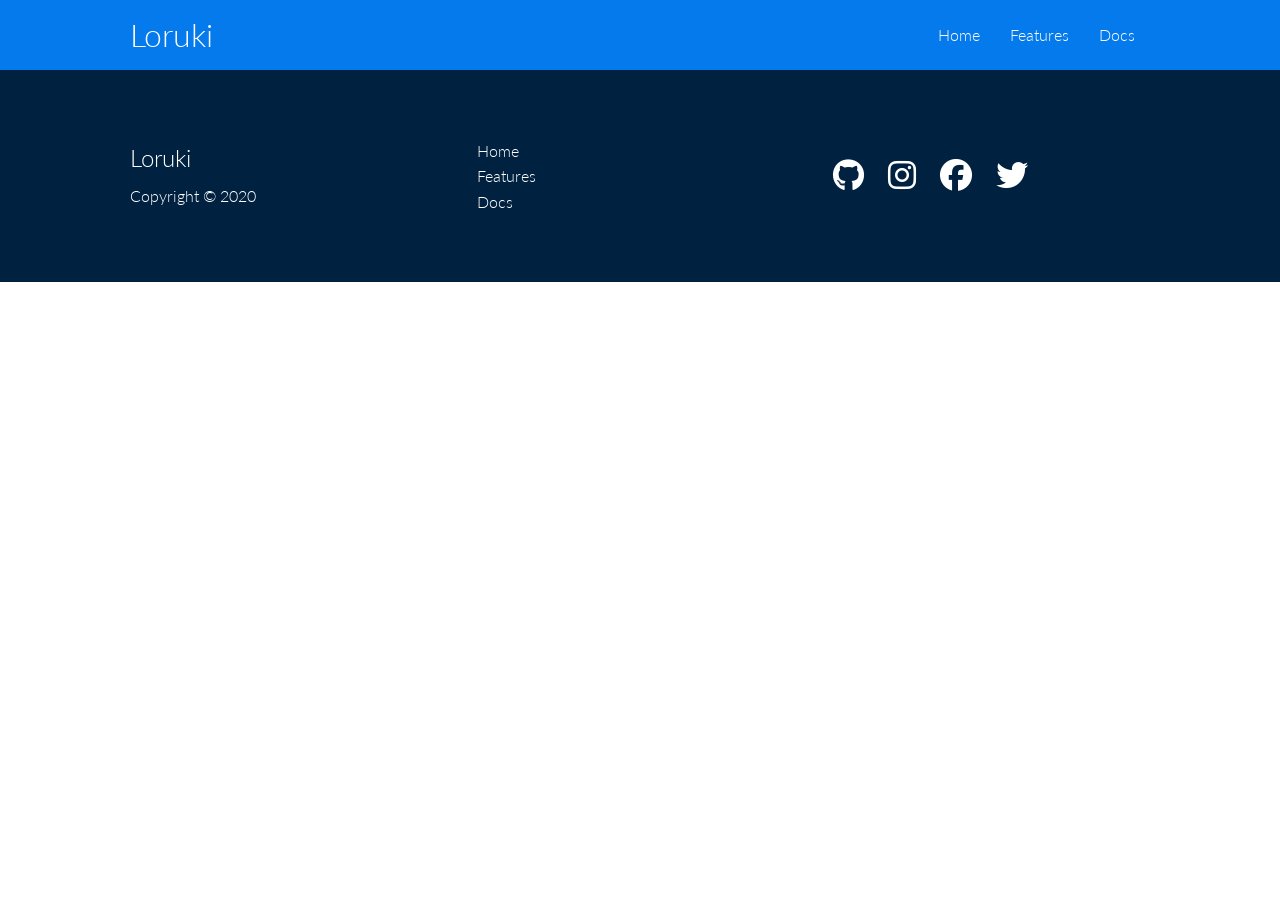
==== docs.html @ bc9bcd17 "Media Query" ====
<!DOCTYPE html>
<html lang="en">
  <head>
    <meta charset="UTF-8" />
    <meta name="viewport" content="width=device-width, initial-scale=1.0" />
    <!--Allows The Usage of Font Awesome Icons-->
    <link
      rel="stylesheet"
      href="https://cdnjs.cloudflare.com/ajax/libs/font-awesome/6.7.2/css/all.min.css"
      integrity="sha512-Evv84Mr4kqVGRNSgIGL/F/aIDqQb7xQ2vcrdIwxfjThSH8CSR7PBEakCr51Ck+w+/U6swU2Im1vVX0SVk9ABhg=="
      crossorigin="anonymous"
      referrerpolicy="no-referrer"
    />
    <link rel="stylesheet" href="css/style.css" />
    <link rel="stylesheet" href="css/utilities.css" />
    <title>Loruki - Cloud Hosting For Everyone</title>
  </head>
  <body>
    <!--Navbar-->
    <div class="navbar">
      <div class="container flex">
        <h1 class="logo">Loruki</h1>
        <nav>
          <ul>
            <li><a href="index.html">Home</a></li>
            <li><a href="features.html">Features</a></li>
            <li><a href="docs.html">Docs</a></li>
          </ul>
        </nav>
      </div>
    </div>

    

    <!-- Footer -->
    <section class="footer bg-dark py-5">
      <div class="container grid grid-3">
        <div>
          <h1>Loruki</h1>
          <p>Copyright &copy; 2020</p>
        </div>
        <nav>
          <ul>
            <li>
              <a href="index.html"> Home </a>
            </li>
            <li>
              <a href="features.html"> Features </a>
            </li>
            <li>
              <a href="docs.html"> Docs </a>
            </li>
          </ul>
        </nav>
        <div class="social">
          <a href="#"><i class="fab fa-github fa-2x"></i></a>
          <a href="#"><i class="fab fa-instagram fa-2x"></i></a>
          <a href="#"><i class="fab fa-facebook fa-2x"></i></a>
          <a href="#"><i class="fab fa-twitter fa-2x"></i></a>
        </div>
      </div>
    </section>
  </body>
</html>
---- css/style.css ----
/*Import Font */
@import url('https://fonts.googleapis.com/css2?family=Lato:wght@300&display=swap');

:root{
    --primary-color: #047aed;
    --secondary-color: #1c3fa8;
    --dark-color: #002240;
    --light-color: #f4f4f4;
}


*{
    box-sizing: border-box;
    padding: 0;
    margin: 0;
}

/*Styling for Body Text*/
body{
    font-family: "Lato", sans-serif;
    font-weight: 300;
    font-style: normal;
    color: #333;
    line-height: 1.6;
}
  

ul{
    list-style-type: none;
}

a{
    text-decoration: none;
    color: #333;
}

h1,h2{
    font-weight: 300;
    line-height: 1.2;
    margin: 10px 0;
}

p{
    margin: 10px 0;
}

img{
    width: 100%;
    height: 100%;
}

.navbar{
    background-color: var(--primary-color);
    color: #fff;
    height: 70px;
}

/*Showcase*/
.showcase{
    height: 400px;
    background-color: var(--primary-color);
    color: #fff;
    position: relative;
}

.showcase h1{
    font-size: 40px;
}

.showcase p{
    margin: 50px 0;
}

.showcase .grid{
    grid-template-columns: 55% 45%;
    gap: 30px;
    overflow: visible;
}

/*Relative is Used If You Want a Top Bottom Left Right Adjustment*/
.showcase-form{
    position: relative;
    top: 60px;
    height: 350px;
    width: 400px;
    padding: 40px; 
    z-index: 100;
    /*Justify Yourself at the End of the Current Flexbox*/
    justify-self: flex-end;
}

/*For the Dividers inside of the Form/Input Fields*/
.showcase-form .form-control{
    margin: 30px 0;
}

/*Use this to Select Specific Input Types*/
.showcase-form input[type="text"],
.showcase-form input[type="email"]{
    border: 0;
    border-bottom: 1px solid #b4becb;
    width: 100%;
    padding: 3px;
    font-size: 16px;
}

.showcase-form input:focus{
    outline: 0;
}

.showcase::before,
.showcase::after{
    content: "";
    position: absolute;
    height:100px;
    bottom: -70px;
    right: 0;
    left: 0;
    background-color: white;
    transform: skewY(-3deg);
    /* Skew For Different Browsers */
    -moz-transform: skewY(-3deg);
    -ms-transform: skewY(-3deg);
    -webkit-transform: skewY(-3deg);
}

/* Stats */
.stats{
    padding-top: 100px;
}

.stats .stats-heading {
    max-width: 500px;
    margin: auto;
}

.stats .grid h3{
    font-size: 25px;
}

.stats .grid p{
    font-size: 20px;
    font-weight: bold;
}

/*Cli*/
.cli .grid{
    grid-template-columns: repeat(3,1fr);
    grid-template-rows: repeat(2,1fr);

}

/*Targets First Child*/
/*Start at Column 1, Span 2 Rows*/
.cli .grid > *:first-child{
    grid-column:  1/ span 2;
    grid-row: 1/span 2;
}

.cli .card h3{
    font-size: 16px;
}

/* Cloud */
.cloud .grid{
    grid-template-rows: 4fr 3fr;
}

/* Languages */
.languages .flex{
    flex-wrap: wrap;
}

.languages .card{
    text-align: center;
    margin: 18px 10px 14px;
    transition: transform 0.2s ease-in;
}

.languages .card h4{
    font-size: 20px;
    margin-bottom: 10px;
}

.languages .card:hover{
    transform: translateY(-15px);
}

/* Footer */
.footer .social a{
    margin: 0 10px;
}

/*Features*/
.features-head img{
    width: 200px;
    justify-self: flex-end;
}

.features-sub-head img{
    width: 300px;
    justify-self: flex-end;
}

/* Select Icon in the card */
.features-main .card i{
    margin-right: 20px;
}

.features-main .grid{
    padding: 30px;
}

.features-main .grid > *:first-child{
    grid-column: 1/span 3;
}

.features-main .grid > *:nth-child(2){
    grid-column: 1/span 2;
}

/* Tablets and Under */
@media (max-width: 768px){
    .grid,
    .showcase .grid,
    .stats .grid,
    .cli .grid,
    .cloud .grid{
        grid-template-columns: 1fr;
        grid-template-rows: 1fr;
    }

    .showcase{
        height: auto;
    }

    .showcase-text{
        text-align: center;
        margin-top: 40px;
    }

    .showcase-form{
        justify-self: center;
        margin: auto;
    }

    .cli .grid > *:first-child{
    grid-column:  1;
    grid-row: 1;
}

}

/* Mobile */
@media (max-width: 500px){
    .navbar{
        height: 110px;

    }

    .navbar .flex{
        flex-direction: column;
    }

    .navbar ul{
        padding: 10px;
        background-color: rgba(0,0,0,0.1);
    }
}
---- css/utilities.css ----
/*Utilities - Reusable Components*/
.container{
    max-width: 1100px;
    /*0 margin vertically but auto center horizontally*/
    margin: 0 auto;
    overflow: auto;
    padding: 0 40px;
}

.card{
    background-color: #fff;
    border-radius: 10px;
    box-shadow: 0 3px 10px rgba(0,0,0,0.2);
    padding: 20px;
    margin: 10px;
    color: #333;
}

.flex {
    display: flex;
    justify-content: space-between;
    align-items: center;
    height: 100%;
}

/*Space Between If FLex is Under Navbar*/
.navbar .flex{
    justify-content: space-between;
}

.navbar ul{
    display: flex;
}

.navbar a{
    color: #fff;
    padding: 10px;
    margin: 0 5px;
}

.navbar a:hover{
    border-bottom: 2px white solid;
}

.grid{
    display: grid;
    /*Repeat is like a for loop: do 1fr 2 times*/
    grid-template-columns: repeat(2,1fr);
    gap: 20px;
    justify-content: center;
    align-items: center;
    height: 100%;
}

.btn{
    display: inline-block;
    padding: 10px 30px;
    cursor: pointer;
    background: var(--primary-color);
    color: #fff;
    border: none;
    border-radius: 5px;
}

.btn-outline{
    background-color: transparent;
    border: 1px solid #fff;
}

.btn:hover{
    transform: scale(0.98);
    transition: ease-in-out 0.15s;
}

/* Backgrounds and Coloured Buttons */
.bg-primary,
.btn-primary{
    color: #fff;
    background-color: var(--primary-color);
}

.bg-secondary,
.btn-secondary{
    color: #fff;
    background-color: var(--secondary-color);
}

.bg-light,
.btn-light{
    color: #333;
    background-color: var(--light-color);
}

.bg-dark,
.btn-dark{
    color: #fff;
    background-color: var(--dark-color);
}


.bg-primary a,
.btn-primary a,
.bg-secondary a,
.btn-secondary a,
.bg-dark a,
.btn-dark a{
    color: #fff;
} 


.grid-3{
    grid-template-columns: repeat(3,1fr);
}


/* Text Sizes */
.lead{
    font-size: 20px;
}

.sm{
    font-size: 1rem;
}

.md{
    font-size: 2rem;
}

.lg{
    font-size: 3rem;
}

.xl{
    font-size: 4rem;
}
.text-center{
    text-align: center;
}


/* Margin */
.my-1{
    margin: 1rem 0;
}

.my-2{
    margin: 1.5rem 0;
}

.my-3{
    margin: 2rem 0;
}

.my-4{
    margin: 3rem 0;
}

.my-5{
    margin: 4rem 0;
}

.m-1{
    margin: 1rem;
}

.m-2{
    margin: 1.5rem;
}

.m-3{
    margin: 2rem;
}

.m-4{
    margin: 3rem;
}

.m-5{
    margin: 4rem;
}

/* Padding */
.py-1{
    padding: 1rem 0;
}

.py-2{
    padding: 1.5rem 0;
}

.py-3{
    padding: 2rem 0;
}

.py-4{
    padding: 3rem 0;
}

.py-5{
    padding: 4rem 0;
}

.p-1{
    padding: 1rem;
}

.p-2{
    padding: 1.5rem;
}

.p-3{
    padding: 2rem;
}

.p-4{
    padding: 3rem;
}

.p-5{
    padding: 4rem;
}
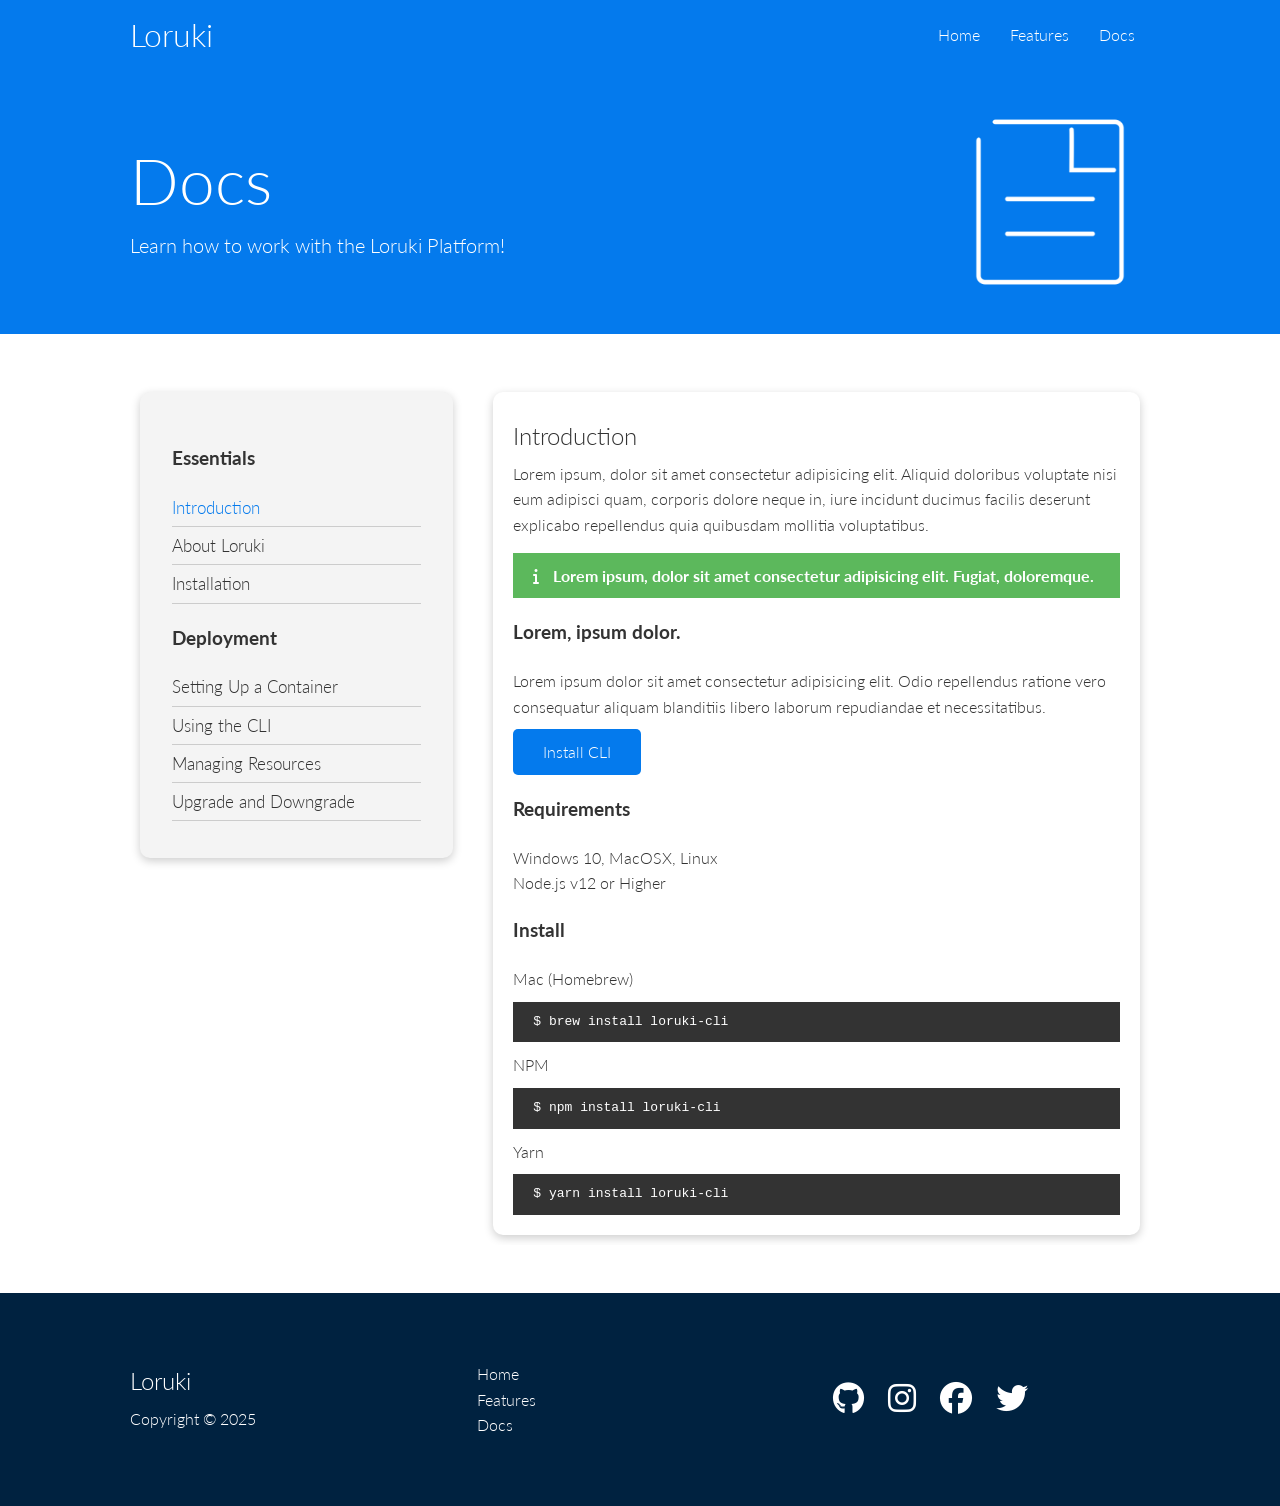
==== commit 563b86f5: "Animation and Responsiveness Changes" ====
--- a/docs.html
+++ b/docs.html
@@ -30,14 +30,82 @@
       </div>
     </div>
 
-    
+    <!-- Head -->
+    <section class="docs-head bg-primary py-3">
+      <div class="container grid">
+        <div>
+          <h1 class="xl">Docs</h1>
+          <p class="lead">Learn how to work with the Loruki Platform!</p>
+        </div>
+        <img src="images/docs.png" />
+      </div>
+    </section>
+
+    <!-- Docs Main -->
+    <section class="docs-main my-4">
+      <div class="container grid">
+        <div class="card bg-light p-3">
+          <h3 class="my-2">Essentials</h3>
+          <nav>
+            <ul>
+              <li><a class="text-primary" href="#">Introduction</a></li>
+              <li><a href="#">About Loruki</a></li>
+              <li><a href="#">Installation</a></li>
+            </ul>
+          </nav>
+
+          <h3 class="my-2">Deployment</h3>
+          <nav>
+            <ul>
+              <li><a href="#">Setting Up a Container</a></li>
+              <li><a href="#">Using the CLI</a></li>
+              <li><a href="#">Managing Resources</a></li>
+              <li><a href="#">Upgrade and Downgrade</a></li>
+            </ul>
+          </nav>
+        </div>
+        <div class="card">
+          <h2>Introduction</h2>
+          <p>
+            Lorem ipsum, dolor sit amet consectetur adipisicing elit. Aliquid
+            doloribus voluptate nisi eum adipisci quam, corporis dolore neque
+            in, iure incidunt ducimus facilis deserunt explicabo repellendus
+            quia quibusdam mollitia voluptatibus.
+          </p>
+          <div class="alert alert-success">
+            <i class="fas fa-info"></i>
+            Lorem ipsum, dolor sit amet consectetur adipisicing elit. Fugiat,
+            doloremque.
+          </div>
+          <h3>Lorem, ipsum dolor.</h3>
+          <p>
+            Lorem ipsum dolor sit amet consectetur adipisicing elit. Odio
+            repellendus ratione vero consequatur aliquam blanditiis libero
+            laborum repudiandae et necessitatibus.
+          </p>
+          <a href="#" class="btn btn-primary">Install CLI</a>
+          <h3>Requirements</h3>
+          <ul>
+            <li>Windows 10, MacOSX, Linux</li>
+            <li>Node.js v12 or Higher</li>
+          </ul>
+          <h3>Install</h3>
+          <p>Mac (Homebrew)</p>
+          <pre><code>$ brew install loruki-cli</code></pre>
+          <p>NPM</p>
+          <pre><code>$ npm install loruki-cli</code></pre>
+          <p>Yarn</p>
+          <pre><code>$ yarn install loruki-cli</code></pre>
+        </div>
+      </div>
+    </section>
 
     <!-- Footer -->
     <section class="footer bg-dark py-5">
       <div class="container grid grid-3">
         <div>
           <h1>Loruki</h1>
-          <p>Copyright &copy; 2020</p>
+          <p>Copyright &copy; 2025</p>
         </div>
         <nav>
           <ul>
--- a/css/style.css
+++ b/css/style.css
@@ -1,269 +1,365 @@
 /*Import Font */
-@import url('https://fonts.googleapis.com/css2?family=Lato:wght@300&display=swap');
-
-:root{
-    --primary-color: #047aed;
-    --secondary-color: #1c3fa8;
-    --dark-color: #002240;
-    --light-color: #f4f4f4;
-}
-
-
-*{
-    box-sizing: border-box;
-    padding: 0;
-    margin: 0;
+@import url("https://fonts.googleapis.com/css2?family=Lato:wght@300&display=swap");
+
+:root {
+  --primary-color: #047aed;
+  --secondary-color: #1c3fa8;
+  --dark-color: #002240;
+  --light-color: #f4f4f4;
+  --success-color: #5cb85c;
+  --error-color: #d9534f;
+}
+
+* {
+  box-sizing: border-box;
+  padding: 0;
+  margin: 0;
 }
 
 /*Styling for Body Text*/
-body{
-    font-family: "Lato", sans-serif;
-    font-weight: 300;
-    font-style: normal;
-    color: #333;
-    line-height: 1.6;
-}
-  
-
-ul{
-    list-style-type: none;
-}
-
-a{
-    text-decoration: none;
-    color: #333;
-}
-
-h1,h2{
-    font-weight: 300;
-    line-height: 1.2;
-    margin: 10px 0;
-}
-
-p{
-    margin: 10px 0;
-}
-
-img{
-    width: 100%;
-    height: 100%;
-}
-
-.navbar{
-    background-color: var(--primary-color);
-    color: #fff;
-    height: 70px;
+body {
+  font-family: "Lato", sans-serif;
+  font-weight: 300;
+  font-style: normal;
+  color: #333;
+  line-height: 1.6;
+}
+
+ul {
+  list-style-type: none;
+}
+
+a {
+  text-decoration: none;
+  color: #333;
+}
+
+h1,
+h2 {
+  font-weight: 300;
+  line-height: 1.2;
+  margin: 10px 0;
+}
+
+p {
+  margin: 10px 0;
+}
+
+img {
+  width: 100%;
+  height: 100%;
+}
+
+code,
+pre {
+  background-color: #333;
+  color: #fff;
+  padding: 10px;
+}
+
+.navbar {
+  background-color: var(--primary-color);
+  color: #fff;
+  height: 70px;
 }
 
 /*Showcase*/
-.showcase{
-    height: 400px;
-    background-color: var(--primary-color);
-    color: #fff;
-    position: relative;
-}
-
-.showcase h1{
-    font-size: 40px;
-}
-
-.showcase p{
-    margin: 50px 0;
-}
-
-.showcase .grid{
-    grid-template-columns: 55% 45%;
-    gap: 30px;
-    overflow: visible;
+.showcase {
+  height: 400px;
+  background-color: var(--primary-color);
+  color: #fff;
+  position: relative;
+}
+
+.showcase h1 {
+  font-size: 40px;
+}
+
+.showcase p {
+  margin: 50px 0;
+}
+
+.showcase .grid {
+  grid-template-columns: 55% 45%;
+  gap: 30px;
+  overflow: visible;
+}
+
+.showcase-text{
+  animation: slideInFromLeft 1s ease-in;
 }
 
 /*Relative is Used If You Want a Top Bottom Left Right Adjustment*/
-.showcase-form{
-    position: relative;
-    top: 60px;
-    height: 350px;
-    width: 400px;
-    padding: 40px; 
-    z-index: 100;
-    /*Justify Yourself at the End of the Current Flexbox*/
-    justify-self: flex-end;
+.showcase-form {
+  position: relative;
+  top: 60px;
+  height: 350px;
+  width: 400px;
+  padding: 40px;
+  z-index: 100;
+  /*Justify Yourself at the End of the Current Flexbox*/
+  justify-self: flex-end;
+  animation: slideInFromRight 1s ease-in;
 }
 
 /*For the Dividers inside of the Form/Input Fields*/
-.showcase-form .form-control{
-    margin: 30px 0;
+.showcase-form .form-control {
+  margin: 30px 0;
 }
 
 /*Use this to Select Specific Input Types*/
 .showcase-form input[type="text"],
-.showcase-form input[type="email"]{
-    border: 0;
-    border-bottom: 1px solid #b4becb;
-    width: 100%;
-    padding: 3px;
-    font-size: 16px;
-}
-
-.showcase-form input:focus{
-    outline: 0;
+.showcase-form input[type="email"] {
+  border: 0;
+  border-bottom: 1px solid #b4becb;
+  width: 100%;
+  padding: 3px;
+  font-size: 16px;
+}
+
+.showcase-form input:focus {
+  outline: 0;
 }
 
 .showcase::before,
-.showcase::after{
-    content: "";
-    position: absolute;
-    height:100px;
-    bottom: -70px;
-    right: 0;
-    left: 0;
-    background-color: white;
-    transform: skewY(-3deg);
-    /* Skew For Different Browsers */
-    -moz-transform: skewY(-3deg);
-    -ms-transform: skewY(-3deg);
-    -webkit-transform: skewY(-3deg);
+.showcase::after {
+  content: "";
+  position: absolute;
+  height: 100px;
+  bottom: -70px;
+  right: 0;
+  left: 0;
+  background-color: white;
+  transform: skewY(-3deg);
+  /* Skew For Different Browsers */
+  -moz-transform: skewY(-3deg);
+  -ms-transform: skewY(-3deg);
+  -webkit-transform: skewY(-3deg);
 }
 
 /* Stats */
-.stats{
-    padding-top: 100px;
+.stats {
+  padding-top: 100px;
+  animation: slideInFromBottom 1s ease-in;
 }
 
 .stats .stats-heading {
-    max-width: 500px;
-    margin: auto;
-}
-
-.stats .grid h3{
-    font-size: 25px;
-}
-
-.stats .grid p{
-    font-size: 20px;
-    font-weight: bold;
+  max-width: 500px;
+  margin: auto;
+}
+
+.stats .grid h3 {
+  font-size: 25px;
+}
+
+.stats .grid p {
+  font-size: 20px;
+  font-weight: bold;
 }
 
 /*Cli*/
-.cli .grid{
-    grid-template-columns: repeat(3,1fr);
-    grid-template-rows: repeat(2,1fr);
-
+.cli .grid {
+  grid-template-columns: repeat(3, 1fr);
+  grid-template-rows: repeat(2, 1fr);
 }
 
 /*Targets First Child*/
 /*Start at Column 1, Span 2 Rows*/
-.cli .grid > *:first-child{
-    grid-column:  1/ span 2;
-    grid-row: 1/span 2;
-}
-
-.cli .card h3{
-    font-size: 16px;
+.cli .grid > *:first-child {
+  grid-column: 1 / span 2;
+  grid-row: 1 / span 2;
+}
+
+.cli .card h3 {
+  font-size: 16px;
 }
 
 /* Cloud */
-.cloud .grid{
-    grid-template-rows: 4fr 3fr;
+.cloud .grid {
+  grid-template-rows: 4fr 3fr;
 }
 
 /* Languages */
-.languages .flex{
-    flex-wrap: wrap;
-}
-
-.languages .card{
+.languages .flex {
+  flex-wrap: wrap;
+}
+
+.languages .card {
+  text-align: center;
+  margin: 18px 10px 14px;
+  transition: transform 0.2s ease-in;
+}
+
+.languages .card h4 {
+  font-size: 20px;
+  margin-bottom: 10px;
+}
+
+.languages .card:hover {
+  transform: translateY(-15px);
+}
+
+/* Footer */
+.footer .social a {
+  margin: 0 10px;
+}
+
+/*Features*/
+.features-head img,
+.docs-head img {
+  width: 200px;
+  justify-self: flex-end;
+}
+
+.features-sub-head img {
+  width: 300px;
+  justify-self: flex-end;
+}
+
+/* Select Icon in the card */
+.features-main .card i {
+  margin-right: 20px;
+}
+
+.features-main .grid {
+  padding: 30px;
+}
+
+.features-main .grid > *:first-child {
+  grid-column: 1 / span 3;
+}
+
+.features-main .grid > *:nth-child(2) {
+  grid-column: 1 / span 2;
+}
+
+/* Docs */
+.docs-main h3 {
+  margin: 20px 0;
+}
+
+.docs-main .grid {
+  grid-template-columns: 1fr 2fr;
+  align-items: flex-start;
+}
+
+.docs-main nav li {
+  font-size: 17px;
+  padding-bottom: 5px;
+  margin-bottom: 5px;
+  border-bottom: 1px solid #ccc;
+}
+
+.docs-main a:hover {
+  font-weight: bold;
+}
+
+/* Animation */
+@keyframes slideInFromLeft {
+  0% {
+    transform: translateX(-100%);
+  }
+
+  100% {
+    transform: translateX(0);
+  }
+}
+
+@keyframes slideInFromRight {
+  0% {
+    transform: translateX(100%);
+  }
+
+  100% {
+    transform: translateX(0);
+  }
+}
+
+@keyframes slideInFromTop {
+  0% {
+    transform: translateY(-100%);
+  }
+
+  100% {
+    transform: translateY(0);
+  }
+}
+
+@keyframes slideInFromBottom {
+  0% {
+    transform: translateY(100%);
+  }
+
+  100% {
+    transform: translateX(0);
+  }
+}
+
+/* Tablets and Under */
+@media (max-width: 768px) {
+  .grid,
+  .showcase .grid,
+  .stats .grid,
+  .cli .grid,
+  .cloud .grid,
+  .features-head .grid,
+  .features-main .grid,
+  .docs-head .grid {
+    grid-template-columns: 1fr;
+    grid-template-rows: 1fr;
+  }
+
+  .showcase {
+    height: auto;
+  }
+
+  .showcase-text {
     text-align: center;
-    margin: 18px 10px 14px;
-    transition: transform 0.2s ease-in;
-}
-
-.languages .card h4{
-    font-size: 20px;
-    margin-bottom: 10px;
-}
-
-.languages .card:hover{
-    transform: translateY(-15px);
-}
-
-/* Footer */
-.footer .social a{
-    margin: 0 10px;
-}
-
-/*Features*/
-.features-head img{
-    width: 200px;
-    justify-self: flex-end;
-}
-
-.features-sub-head img{
-    width: 300px;
-    justify-self: flex-end;
-}
-
-/* Select Icon in the card */
-.features-main .card i{
-    margin-right: 20px;
-}
-
-.features-main .grid{
-    padding: 30px;
-}
-
-.features-main .grid > *:first-child{
-    grid-column: 1/span 3;
-}
-
-.features-main .grid > *:nth-child(2){
-    grid-column: 1/span 2;
-}
-
-/* Tablets and Under */
-@media (max-width: 768px){
-    .grid,
-    .showcase .grid,
-    .stats .grid,
-    .cli .grid,
-    .cloud .grid{
-        grid-template-columns: 1fr;
-        grid-template-rows: 1fr;
-    }
-
-    .showcase{
-        height: auto;
-    }
-
-    .showcase-text{
-        text-align: center;
-        margin-top: 40px;
-    }
-
-    .showcase-form{
-        justify-self: center;
-        margin: auto;
-    }
-
-    .cli .grid > *:first-child{
-    grid-column:  1;
+    margin-top: 40px;
+    animation: slideInFromTop 1s ease-in;
+  }
+
+  .showcase-form {
+    justify-self: center;
+    margin: auto;
+    animation: slideInFromBottom 1s ease-in;
+  }
+
+  .cli .grid > *:first-child {
+    grid-column: 1;
     grid-row: 1;
-}
-
+  }
+
+  .features-head,
+  .features-sub-head,
+  .docs-head {
+    text-align: center;
+  }
+
+  .features-head img,
+  .features-sub-head img,
+  .docs-head img {
+    justify-self: center;
+  }
+
+  .features-main .grid > *:first-child,
+  .features-main .grid > *:nth-child(2) {
+    grid-column: 1;
+  }
 }
 
 /* Mobile */
-@media (max-width: 500px){
-    .navbar{
-        height: 110px;
-
-    }
-
-    .navbar .flex{
-        flex-direction: column;
-    }
-
-    .navbar ul{
-        padding: 10px;
-        background-color: rgba(0,0,0,0.1);
-    }
-}+@media (max-width: 500px) {
+  .navbar {
+    height: 110px;
+  }
+
+  .navbar .flex {
+    flex-direction: column;
+  }
+
+  .navbar ul {
+    padding: 10px;
+    background-color: rgba(0, 0, 0, 0.1);
+  }
+}
--- a/css/utilities.css
+++ b/css/utilities.css
@@ -107,6 +107,22 @@
     color: #fff;
 } 
 
+/* Text Colours */
+.text-primary{
+    color: var(--primary-color);
+}
+
+.text-secondary{
+    color: var(--secondary-color);
+}
+
+.text-light{
+    color: var(--light-color);
+}
+
+.text-dark{
+    color: var(--dark-color);
+}
 
 .grid-3{
     grid-template-columns: repeat(3,1fr);
@@ -133,8 +149,32 @@
 .xl{
     font-size: 4rem;
 }
+
 .text-center{
     text-align: center;
+}
+
+
+/* Alert */
+.alert{
+    background-color: var(--light-color);
+    padding: 10px 20px;
+    font-weight: bold;
+    margin: 15px 0;
+}
+
+.alert i{
+    margin-right: 10px;
+}
+
+.alert-success{
+    background-color: var(--success-color);
+    color: #fff;
+}
+
+.alert-error{
+    background-color: var(--error-color);
+    color: #fff;
 }
 
 
